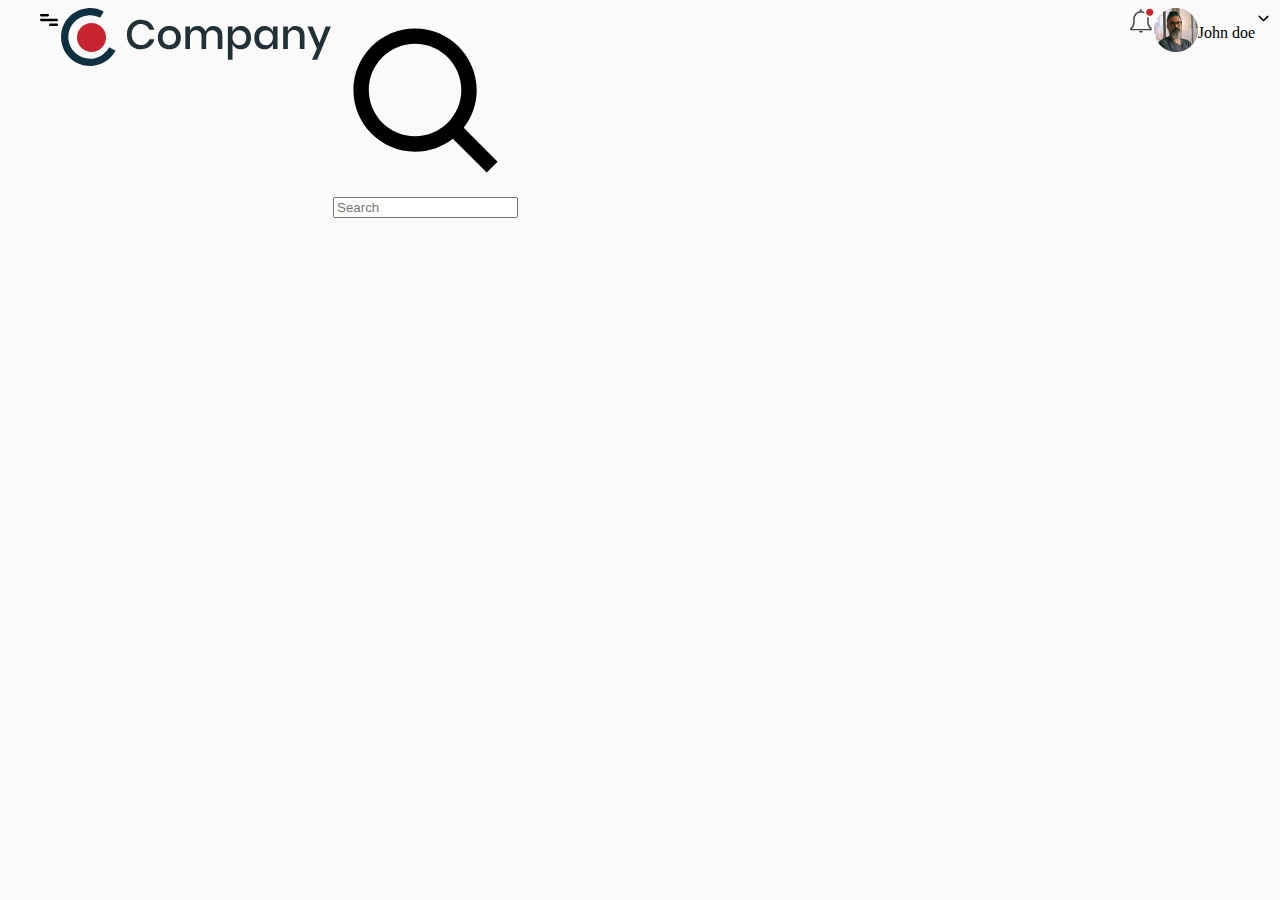
==== HTML Training Assignment/dashboard.html @ d6a9b473 "commit2" ====
<!DOCTYPE html>
<html lang="es">

<head>
    <meta charset="UTF-8">
    <link rel="stylesheet" href="css/style.css">
    <title>Dashboard</title>
</head>

<body>
    <div class="container1">
        <nav class="dashboardpage">
            <div class="dash1">
                <div class="menubtn">
                    <img src="./images/menu-bar.svg">
                </div>
                <div class="companylogo">
                    <img src="./images/logo.svg">
                </div>
                <div class="search">
                    <div class="searhfunction"><img src="./images/search-icon.svg"></div>
                    <input type="search" name="serach" id="search" placeholder="Search" class="search">
                </div>
            </div>
            <div class="dash2">
                <div class="notification">
                    <img src="./images/notification-icon.svg">
                </div>
                <div class="profile">
                    <img src="./images/profile.png">
                </div>
                <div class="profilename">
                    <p>John doe</p>
                </div>
                <div class="dropdown">
                    <img src="./images/downward-arrow.svg">
                </div>
            </div>


    </div>
    </nav>
    </div>
</body>

</html>
---- HTML Training Assignment/css/style.css ----
body{
  background-color: #FAFAFA;
  opacity: 1;
}

.container{
  display: flex;
  align-items: center;
}

.container .image img{
  height: 576px;
  width: 576px;
  margin: 72px 164px 72px 136px;
  border: 20px solid #FFFFFF;
  border-radius: 50%;
}

.container .main .companylogo{
  height: 58px;
  width: 55px;
}

.container .main .moto{
  font-family: Roboto;
  font-size: 40px;
  color: #3E3E3E;
  text-align: left;
  font-weight: lighter;
}

.container .main .moto span{
  color: #C8242F;
}

.container .main .login{
  font-family: Roboto;
  font-size: 25px;
  font-weight: lighter;
  height: 33px;
}

.container .main .box input{
  margin-top: 24px;
  height: 49px;
  width: 429px;
  padding-left: 15px;
  border-radius: 4.5px;
  border: 1px solid #ADADAD;
  color: #ADADAD;
  font-size: 15px;
  font-family: Roboto;
}


.container .main .redirect{
  display: flex;
  margin-top: 30px;
  justify-content: space-between;
  width: 440px;
}
.container .main .redirect .loginbtn button{
  height: 45px;
  width: 140px;
  background-color: #C8242F;
  color: #FFFFFF;
  border-radius: 22.5px;
  border: none;
  font-size: 18px;

}

.container .main .redirect .forgotpassword{
  padding-top: 12px;
}
.container .main .redirect .forgotpassword a{
  text-decoration: none;
  color: #ADADAD;
  font-size: 15px;
}

.container .main  .newuser{
  margin-top: 24px;
  color: #ADADAD;
  font-size: 15px;
}

.container .main .newuser a{
  color:#C8242F;
 text-decoration: none; 
}

.container1{
  padding-left: 29px;
}

.container1 .dashboardpage{
  display: flex;
  justify-content: space-between;
}

.container1 .dashboardpage .dash1{
  display: flex;
}



  .container1 .dashboardpage .dash2{
    display: flex;
  }
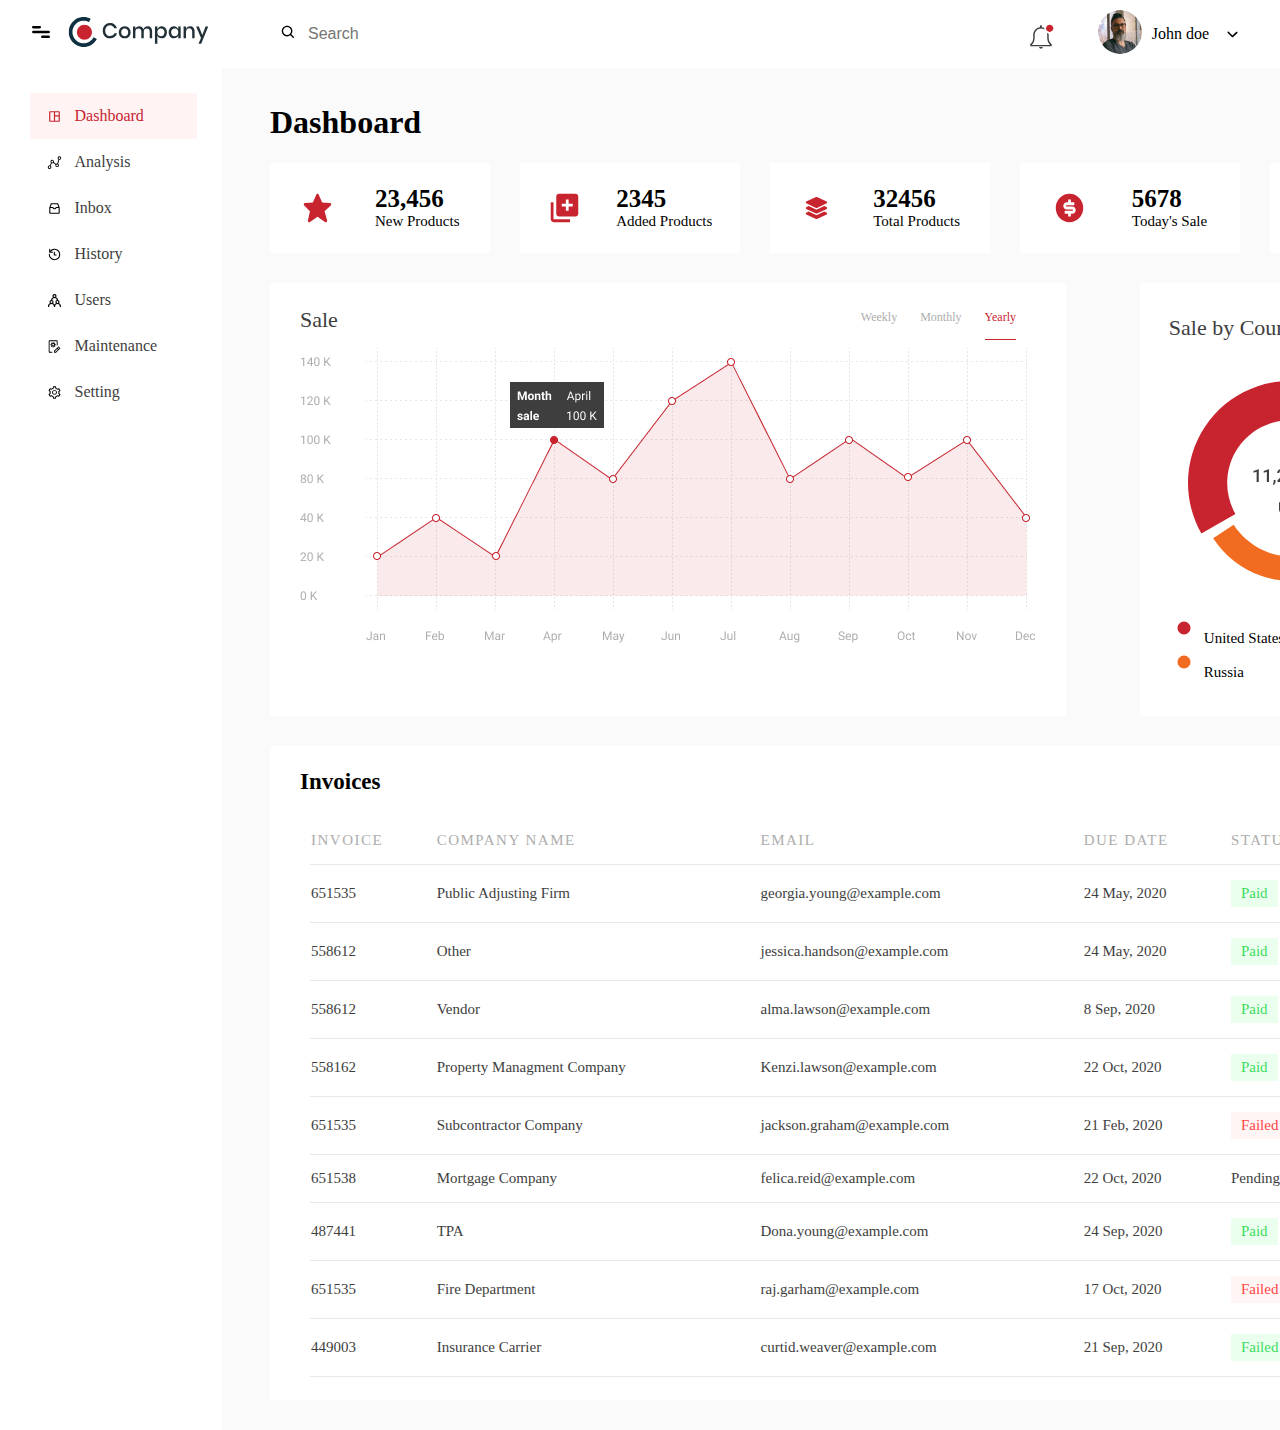
==== commit c54cdac4: "commit3" ====
--- a/HTML Training Assignment/dashboard.html
+++ b/HTML Training Assignment/dashboard.html
@@ -4,42 +4,255 @@
 <head>
     <meta charset="UTF-8">
     <link rel="stylesheet" href="css/style.css">
+    <link href='https://fonts.google.com/css?family=Roboto' rel='stylesheet'>
     <title>Dashboard</title>
 </head>
 
 <body>
+    <div class="home">
     <div class="container1">
-        <nav class="dashboardpage">
-            <div class="dash1">
-                <div class="menubtn">
-                    <img src="./images/menu-bar.svg">
-                </div>
-                <div class="companylogo">
-                    <img src="./images/logo.svg">
-                </div>
-                <div class="search">
-                    <div class="searhfunction"><img src="./images/search-icon.svg"></div>
-                    <input type="search" name="serach" id="search" placeholder="Search" class="search">
+            <nav class="navbar">
+                <div class="dash1">
+                    <div class="menubtn">
+                        <img src="./images/menu-bar.svg">
+                    </div>
+                    <div class="companylogo">
+                        <img src="./images/logo.svg">
+                    </div>
+                    <div class="search">
+                        <div class="searchfunction"><img src="./images/search-icon.svg"></div>
+                        <input type="search" name="serach" id="search" placeholder="Search" class="search">
+                    </div>
+                </div>
+                <div class="dash2">
+                    <div class="notification">
+                        <img src="./images/notification-icon.svg">
+                    </div>
+                    <div class="profile">
+                        <img src="./images/profile.png">
+                    </div>
+                    <div class="profilename">
+                        <div class="uname">
+                            John doe
+                        </div>
+                        <div class="dropdown">
+                            <img src="./images/downward-arrow.svg">
+                        </div>
+                    </div>
+                </div>
+
+
+
+            </nav>
+        </div>
+        <div class="container4">
+            <div class="container2">
+                <div class="sidebar">
+                    <a class="active">
+                        <img src="./images/dashboard-active.svg">
+                        <span>dashboard</span>
+                    </a>
+                    <a class="unactive">
+                        <img src="./images/graph-default.svg">
+                        <span>analysis</span>
+                    </a>
+                    <a class="unactive">
+                        <img src="./images/inbox-default.svg">
+                        <span>inbox</span>
+                    </a>
+                    <a class="unactive">
+                        <img src="./images/clock-default.svg">
+                        <span>history</span>
+                    </a>
+                    <a class="unactive">
+                        <img src="./images/user-default.svg">
+                        <span>users</span>
+                    </a>
+                    <a class="unactive">
+                        <img src="./images/maintenance-default.svg">
+                        <span>maintenance</span>
+                    </a>
+                    <a class="unactive">
+                        <img src="./images/setting-default.svg">
+                        <span>setting</span>
+
+                    </a>
                 </div>
             </div>
-            <div class="dash2">
-                <div class="notification">
-                    <img src="./images/notification-icon.svg">
-                </div>
-                <div class="profile">
-                    <img src="./images/profile.png">
-                </div>
-                <div class="profilename">
-                    <p>John doe</p>
-                </div>
-                <div class="dropdown">
-                    <img src="./images/downward-arrow.svg">
+            <div class="container3">
+                <div class="main">
+                    <h1>Dashboard</h1>
+                </div>
+                <div class="info">
+                    <div class="infoitems">
+                        <img src="./images/star.svg">
+                        <div class="item_des">
+                            <h3>23,456</h3>
+                            <p>New Products</p>
+                        </div>
+                    </div>
+
+                    <div class="infoitems">
+                        <img src="./images/new-product.svg">
+                        <div class="item_des">
+                            <h3>2345</h3>
+                            <p>Added Products</p>
+                        </div>
+                    </div>
+
+                    <div class="infoitems">
+                        <img src="./images/total-product.svg">
+                        <div class="item_des">
+                            <h3>32456</h3>
+                            <p>Total Products</p>
+                        </div>
+                    </div>
+
+                    <div class="infoitems">
+                        <img src="./images/dollar-filled.svg">
+                        <div class="item_des">
+                            <h3>5678</h3>
+                            <p>Today's Sale</p>
+                        </div>
+                    </div>
+
+                    <div class="infoitems">
+                        <img src="./images/money-bag.svg">
+                        <div class="item_des">
+                            <h3>33,5342</h3>
+                            <p>Total Sale</p>
+                        </div>
+                    </div>
+
+                </div>
+                <div class="dash_chart">
+                    <div class="item1">
+                        <div class="heading">
+                            <div class="left">Sale</div>
+                            <div class="right">
+                                <a href="" class="unactive">
+                                    Weekly
+                                </a>
+                                <a href="" class="unactive">
+                                    Monthly
+                                </a>
+                                <a href="" class="active">
+                                    Yearly
+                                </a>
+                            </div>
+                        </div>
+                        <img src="./images/data-graph.png">
+                    </div>
+                    <div class="item2">
+                        <h3>Sale by Country</h3>
+                        <div class="chart"><img src="./images/pie-chart.svg"></div>
+                        <div class="country">
+                            <div class="cou_item"><img src="./images/radio-checked-icon.svg"><span>United States of America</span></div>
+                            <div class="cou_item"><img src="./images/radio-checked-iconcopy.svg"><span>Canada</span></div>
+                            <div class="cou_item"><img src="./images/radio-checked-iconcopy2.svg"><span>Russia</span></div>
+                            <div class="cou_item"><img src="./images/radio-checked-iconcopy3.svg"><span>India</span></div>
+                        </div>
+                    </div>
+                    </div>
+                    <div class="dash_table">
+                        <div class="nav">
+                            <h3>Invoices</h3>
+                            <a href="View All"></a>
+                        </div>
+                        <div class="In_table">
+
+                            <table>
+                                <tr>
+                                    <th>Invoice</th>
+                                    <th>Company Name</th>
+                                    <th>Email</th>
+                                    <th>due date</th>
+                                    <th>status</th>
+                                    <th>amount</th>
+                                </tr>
+                                <tr>
+                                    <td>651535</td>
+                                    <td>Public Adjusting Firm</td>
+                                    <td>georgia.young@example.com</td>
+                                    <td>24 May, 2020</td>
+                                    <td><div class="paid">Paid</div></td>
+                                    <td>$47,800</td>
+                                </tr>
+                                <tr>
+                                    <td>558612</td>
+                                    <td>Other</td>
+                                    <td>jessica.handson@example.com</td>
+                                    <td>24 May, 2020</td>
+                                    <td><div class="paid">Paid</div></td>
+                                    <td>$98,000</td>
+                                </tr>
+                                <tr>
+                                    <td>558612</td>
+                                    <td>Vendor</td>
+                                    <td>alma.lawson@example.com</td>
+                                    <td>8 Sep, 2020</td>
+                                    <td><div class="paid">Paid</div></td>
+                                    <td>$20,000</td>
+                                </tr>
+                                <tr>
+                                    <td>558162</td>
+                                    <td>Property Managment Company</td>
+                                    <td>Kenzi.lawson@example.com</td>
+                                    <td>22 Oct, 2020</td>
+                                    <td><div class="paid">Paid</div></td>
+                                    <td>$10,570</td>
+                                </tr>
+                                <tr>
+                                    <td>651535</td>
+                                    <td>Subcontractor Company</td>
+                                    <td>jackson.graham@example.com</td>
+                                    <td>21 Feb, 2020</td>
+                                    <td><div class="failed">Failed</div></td>
+                                    <td>$10,200</td>
+                                </tr>
+                                <tr>
+                                    <td>651538</td>
+                                    <td>Mortgage Company</td>
+                                    <td>felica.reid@example.com</td>
+                                    <td>22 Oct, 2020</td>
+                                    <td><div class="pending">Pending</div></td>
+                                    <td>$12,760</td>
+                                </tr>
+                                <tr>
+                                    <td>487441</td>
+                                    <td>TPA</td>
+                                    <td>Dona.young@example.com</td>
+                                    <td>24 Sep, 2020</td>
+                                    <td><div class="paid">Paid</div></td>
+                                    <td>$17,800</td>
+                                </tr>
+                                <tr>
+                                    <td>651535</td>
+                                    <td>Fire Department</td>
+                                    <td>raj.garham@example.com</td>
+                                    <td>17 Oct, 2020</td>
+                                    <td><div class="failed">Failed</div></td>
+                                    <td>$28,800</td>
+                                </tr>
+                                <tr>
+                                    <td>449003</td>
+                                    <td>Insurance Carrier</td>
+                                    <td>curtid.weaver@example.com</td>
+                                    <td>21 Sep, 2020</td>
+                                    <td><div class="paid">Failed</div></td>
+                                    <td>$10,000</td>
+                                </tr>
+                            </table>
+                           
+                        
+                    </div>
+
+
+
                 </div>
             </div>
-
-
-    </div>
-    </nav>
+            
+        </div>
     </div>
 </body>
 
--- a/HTML Training Assignment/css/style.css
+++ b/HTML Training Assignment/css/style.css
@@ -1,6 +1,8 @@
 body{
   background-color: #FAFAFA;
   opacity: 1;
+  margin: 0;
+  padding: 0;
 }
 
 .container{
@@ -92,19 +94,347 @@
 
 .container1{
   padding-left: 29px;
-}
-
-.container1 .dashboardpage{
+  background-color: #FFFFFF;
+  padding-bottom: 10px;
+  padding-top: 10px;
+  
+  
+}
+
+.container1 .navbar{
   display: flex;
   justify-content: space-between;
-}
-
-.container1 .dashboardpage .dash1{
-  display: flex;
-}
-
-
-
-  .container1 .dashboardpage .dash2{
+ 
+}
+
+.container1 .navbar .dash1{
+  display: flex;
+  align-items: center;
+  justify-items: center;
+}
+
+.container1 .navbar .dash1 .companylogo{
+  margin-left: 15px;
+}
+
+.container1 .navbar .dash1 .companylogo img{
+  height: 30px;
+  width: 142px;
+}
+
+.container1 .navbar .dash1 .search{
+  display: flex;
+  margin-left: 70px;
+  align-items: center;
+  justify-items: center;
+}
+
+.container1 .navbar .dash1 .search .searchfunction img{
+  height: 16px;
+  width: 16px;
+}
+
+.container1 .navbar .dash1 .search input{
+  border: none;
+  outline: none;
+  width: 100%;
+  background: transparent;
+  font-size: 16px;
+  margin-left: 10px;
+
+}
+
+
+  .container1 .navbar .dash2{
     display: flex;
+    justify-items: center;
+    align-items: center;
   }
+
+  .container1 .navbar .dash2 .notification{
+    margin-right: 50px;
+    height: 20px;
+    width: 20px;
+  }
+
+  .container1 .navbar .dash2 .profile img{
+    border: none;
+    border-radius: 50%;
+    height: 44px;
+    width: 44px;
+    margin-right: 10px;
+    
+  }
+
+.container1 .navbar .dash2 .profilename{
+  display: flex;
+  justify-items: center;
+  align-items: center;
+}
+.container1 .navbar .dash2 .profilename .uname{
+
+  font-size: 16px;
+  color: #000000;
+  margin-right: 15px;
+  font-weight: lighter;
+  
+}
+
+.container1 .navbar .dash2 .profilename .dropdown{
+  width: 6px;
+  height: 10px;
+  margin-right: 50px;
+  margin-bottom: 10px;
+}
+.container4{
+  display: flex;
+  overflow: hidden;
+  background-color: #FAFAFA;
+}
+.container2{
+  font-family: Roboto;
+  font-size: 16px;
+  background-color: #FFFFFF;
+  height: 100%;
+  width: 240px;
+  margin-bottom: -5000px;
+  padding-bottom: 5000px;
+  
+ 
+}
+
+.container2 .sidebar{
+ 
+  margin: 0;
+  padding: 0;
+  padding-top: 25px;
+  padding-left: 30px;
+  padding-right: 25px;
+ 
+}
+
+.container2 .sidebar .active{
+  background-color: #FFF3F4;
+  color: #C8242F;
+  padding: 14px 0 14px 17px;
+  
+}
+.container2 .sidebar .unactive{
+  color: #3E3E3E;
+  padding: 14px 0 14px 17px;
+}
+.container2 .sidebar a{
+  display: flex;
+  text-transform: capitalize;
+  width: 150px;
+}
+
+.container2 .sidebar a img{
+  height: 15px;
+  width: 15px;
+  padding-top: 2px;
+  padding-right: 12.5px;
+  color: #3E3E3E;
+}
+
+.container3{
+  padding-left: 48px;
+  padding-top: 15px;
+ 
+
+
+}
+
+.container3 .main .h1{
+  font-size: 30px;
+}
+.container3 .info{
+display: grid;
+grid-template-columns: auto auto auto auto auto;
+}
+.container3 .info .infoitems{
+  display: flex;
+  justify-items: center;
+  align-items: center;
+  width: 200px;
+  height: 90px;
+  justify-content: space-around;
+  background-color: #FFFFFF;
+  margin-right: 30px;
+  padding: 0 10px 0 10px;
+
+}
+
+.container3 .info .infoitems img{
+  height: 33.33px;
+  width: 33.33px;
+
+}
+.container3 .info .infoitems .item_des h3{
+  font-size: 25px;
+  font-weight: bold;
+  margin: 0;
+  padding: 0;
+
+}
+
+
+.container3 .info .infoitems .item_des p{
+  margin: 0;
+  padding: 0;
+  font-weight: lighter;
+  font-size: 15px;
+}
+
+.container3 .dash_chart{
+  display: flex;
+  margin-top: 30px;
+  justify-content: space-between;
+  margin-right: 30px;
+}
+
+.container3 .dash_chart .item1{
+  background-color: #FFFFFF;
+  padding: 24px 30px 29px 30px;
+}
+
+.container3 .dash_chart .item1 .heading{
+  display: flex;
+  justify-content: space-between;
+  margin-bottom: 15px
+}
+
+.container3 .dash_chart .item1 .heading .left{
+  font-weight: lighter;
+  font-size: 22px;
+  color: #3E3E3E;
+
+}
+
+.container3 .dash_chart .item1 .heading .right a{
+  margin-right: 20px;
+  text-decoration: none;
+  font-size: 12px;
+  color: #ADADAD;
+   
+}
+
+.container3 .dash_chart .item1 .heading .right .active{
+  color:#C8242F;
+  padding-bottom: 15px;
+  border-bottom-style: solid;
+  border-bottom-width: 1px;
+  width: fit-content;
+}
+
+.container3 .dash_chart .item2{
+  align-items: center;
+  justify-content: center;
+  background-color: #FFFFFF;
+  padding: 10px 10px 35px 29px;
+  margin-left: 40px;*/
+}
+.container3 .dash_chart .item2 h3{
+  color: #3E3E3E;
+  text-align: left;
+  font-size: 22px;
+  font-weight: lighter;
+}
+
+.container3 .dash_chart .item2 .country{
+  display: grid;
+  grid-template-columns: auto auto;
+  align-items: center;
+  grid-column-gap: 45px;
+
+}
+
+.container3 .dash_chart .item2 .country .cou_item img{
+  height: 30px;
+}
+
+.container3 .dash_chart .item2 .country .cou_item span{
+  margin-top: 10px;
+  padding-left: 5px;
+  font-size: 15px;
+  font-weight: lighter;
+}
+
+.container3 .dash_table{
+  background-color: #FFFFFF;
+  margin-top: 30px;
+  margin-right: 30px;
+  padding: 23px 30px 23px 30px;
+  margin-bottom: 30px;
+}
+
+.container3 .dash_table .nav{
+  display: flex;
+  justify-content: space-between;
+}
+
+.container3 .dash_table .nav h3{
+  margin: 0;
+  padding: 0;
+  font-size: 23px;
+}
+
+
+.container3 .dash_table .nav a{
+  color: #C8242F;
+  text-decoration: none;
+  font-size: 12px;
+}
+
+
+.container3 .dash_table .In_table table{
+  width: 100%;
+  border-collapse: collapse;
+  margin-top: 36px;
+  margin-left: 10px;
+}
+
+
+.container3 .dash_table .In_table table th{
+  text-align: left;
+  text-transform: uppercase;
+  color: #ADADAD;
+  font-size: 15px;
+  letter-spacing: 1.5px;
+  font-weight: lighter;
+  padding-bottom: 15px;
+}
+
+.container3 .dash_table .In_table table td{
+  padding-top:15px;
+  text-align: left;
+  padding-bottom: 15px;
+  color: #3E3E3E;
+  font-size: 15px;
+}
+
+
+.container3 .dash_table .In_table table tr{
+  border-bottom: 1px solid #E9E9E9;
+}
+
+.container3 .dash_table .In_table table tr .paid{
+  background-color: #EBFFEF;
+  color: #3CDD5F;
+  width: fit-content;
+  padding: 5px 10px 5px 10px;
+}
+
+.container3 .dash_table .In_table table tr .failed{
+  background-color: #FFF5F5;
+  color: #FF4545;
+  width: fit-content;
+  padding: 5px 10px 5px 10px;
+}
+
+.container3 .dash_table .In_table table tr.pending{
+  background-color:#F8F8F8 ; 
+  color: #BABABA;
+  width: fit-content;
+  padding: 5px 10px 5px 10px;
+}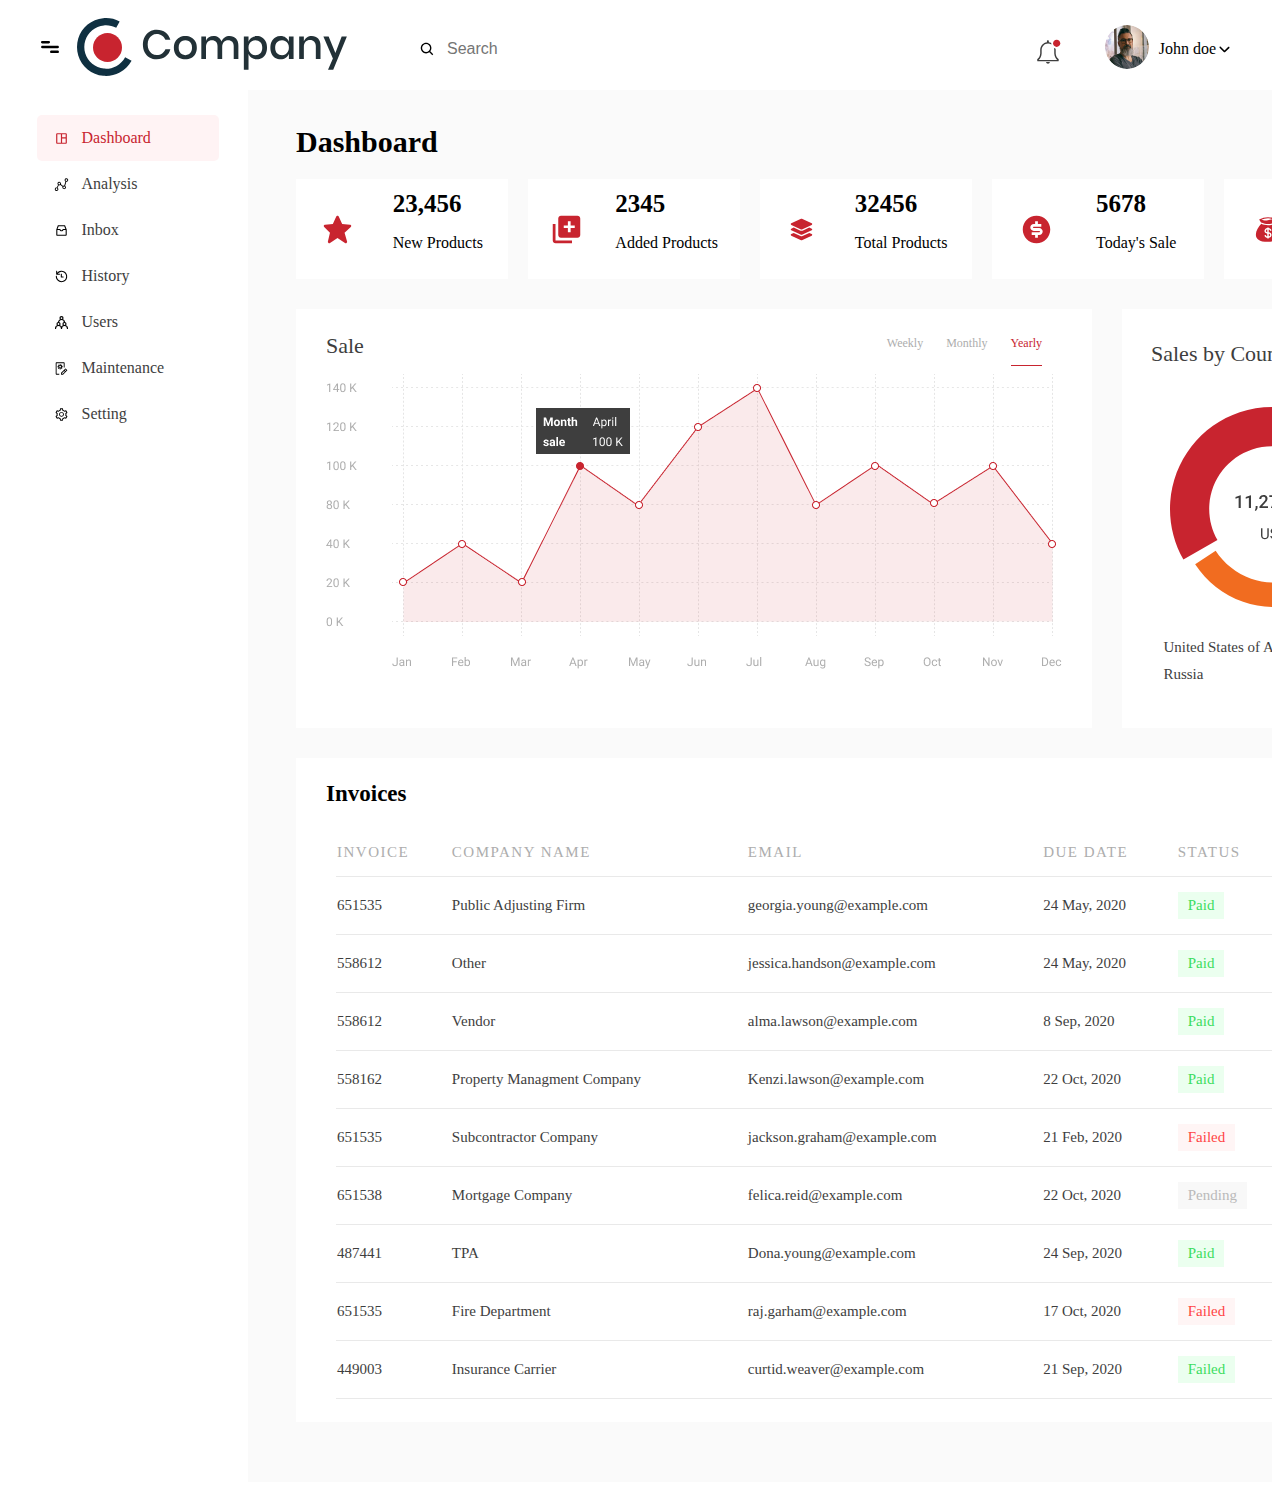
==== commit 543d88f7: "commit2" ====
--- a/HTML Training Assignment/dashboard.html
+++ b/HTML Training Assignment/dashboard.html
@@ -3,14 +3,14 @@
 
 <head>
     <meta charset="UTF-8">
-    <link rel="stylesheet" href="css/style.css">
+    <link rel="stylesheet" href="css/dashboard.css">
     <link href='https://fonts.google.com/css?family=Roboto' rel='stylesheet'>
     <title>Dashboard</title>
 </head>
 
 <body>
     <div class="home">
-    <div class="container1">
+        <div class="container1">
             <nav class="navbar">
                 <div class="dash1">
                     <div class="menubtn">
@@ -45,8 +45,8 @@
 
             </nav>
         </div>
-        <div class="container4">
-            <div class="container2">
+        <div class="container2">
+            <div class="container3">
                 <div class="sidebar">
                     <a class="active">
                         <img src="./images/dashboard-active.svg">
@@ -79,7 +79,7 @@
                     </a>
                 </div>
             </div>
-            <div class="container3">
+            <div class="container4">
                 <div class="main">
                     <h1>Dashboard</h1>
                 </div>
@@ -144,114 +144,134 @@
                         <img src="./images/data-graph.png">
                     </div>
                     <div class="item2">
-                        <h3>Sale by Country</h3>
+                        <h3>Sales by Country</h3>
                         <div class="chart"><img src="./images/pie-chart.svg"></div>
                         <div class="country">
-                            <div class="cou_item"><img src="./images/radio-checked-icon.svg"><span>United States of America</span></div>
-                            <div class="cou_item"><img src="./images/radio-checked-iconcopy.svg"><span>Canada</span></div>
-                            <div class="cou_item"><img src="./images/radio-checked-iconcopy2.svg"><span>Russia</span></div>
-                            <div class="cou_item"><img src="./images/radio-checked-iconcopy3.svg"><span>India</span></div>
-                        </div>
-                    </div>
-                    </div>
-                    <div class="dash_table">
-                        <div class="nav">
-                            <h3>Invoices</h3>
-                            <a href="View All"></a>
-                        </div>
-                        <div class="In_table">
-
-                            <table>
-                                <tr>
-                                    <th>Invoice</th>
-                                    <th>Company Name</th>
-                                    <th>Email</th>
-                                    <th>due date</th>
-                                    <th>status</th>
-                                    <th>amount</th>
-                                </tr>
-                                <tr>
-                                    <td>651535</td>
-                                    <td>Public Adjusting Firm</td>
-                                    <td>georgia.young@example.com</td>
-                                    <td>24 May, 2020</td>
-                                    <td><div class="paid">Paid</div></td>
-                                    <td>$47,800</td>
-                                </tr>
-                                <tr>
-                                    <td>558612</td>
-                                    <td>Other</td>
-                                    <td>jessica.handson@example.com</td>
-                                    <td>24 May, 2020</td>
-                                    <td><div class="paid">Paid</div></td>
-                                    <td>$98,000</td>
-                                </tr>
-                                <tr>
-                                    <td>558612</td>
-                                    <td>Vendor</td>
-                                    <td>alma.lawson@example.com</td>
-                                    <td>8 Sep, 2020</td>
-                                    <td><div class="paid">Paid</div></td>
-                                    <td>$20,000</td>
-                                </tr>
-                                <tr>
-                                    <td>558162</td>
-                                    <td>Property Managment Company</td>
-                                    <td>Kenzi.lawson@example.com</td>
-                                    <td>22 Oct, 2020</td>
-                                    <td><div class="paid">Paid</div></td>
-                                    <td>$10,570</td>
-                                </tr>
-                                <tr>
-                                    <td>651535</td>
-                                    <td>Subcontractor Company</td>
-                                    <td>jackson.graham@example.com</td>
-                                    <td>21 Feb, 2020</td>
-                                    <td><div class="failed">Failed</div></td>
-                                    <td>$10,200</td>
-                                </tr>
-                                <tr>
-                                    <td>651538</td>
-                                    <td>Mortgage Company</td>
-                                    <td>felica.reid@example.com</td>
-                                    <td>22 Oct, 2020</td>
-                                    <td><div class="pending">Pending</div></td>
-                                    <td>$12,760</td>
-                                </tr>
-                                <tr>
-                                    <td>487441</td>
-                                    <td>TPA</td>
-                                    <td>Dona.young@example.com</td>
-                                    <td>24 Sep, 2020</td>
-                                    <td><div class="paid">Paid</div></td>
-                                    <td>$17,800</td>
-                                </tr>
-                                <tr>
-                                    <td>651535</td>
-                                    <td>Fire Department</td>
-                                    <td>raj.garham@example.com</td>
-                                    <td>17 Oct, 2020</td>
-                                    <td><div class="failed">Failed</div></td>
-                                    <td>$28,800</td>
-                                </tr>
-                                <tr>
-                                    <td>449003</td>
-                                    <td>Insurance Carrier</td>
-                                    <td>curtid.weaver@example.com</td>
-                                    <td>21 Sep, 2020</td>
-                                    <td><div class="paid">Failed</div></td>
-                                    <td>$10,000</td>
-                                </tr>
-                            </table>
-                           
-                        
+                            <div class="list">
+                                <div><i class="fa-solid fa-circle"></i></div><div>United States of America</div>
+                                <div><i class="fa-solid fa-circle"></i></div><div>Canada</div>
+                                <div><i class="fa-solid fa-circle"></i></div><div>Russia</div>
+                                <div><i class="fa-solid fa-circle"></i></div><div>India</div>
+                            </div>
+                        </div>
+                    </div>
+                </div>
+                <div class="dash_table">
+                    <div class="nav">
+                        <h3>Invoices</h3>
+                        <a href="View All"></a>
+                    </div>
+                    <div class="In_table">
+
+                        <table>
+                            <tr>
+                                <th>Invoice</th>
+                                <th>Company Name</th>
+                                <th>Email</th>
+                                <th>due date</th>
+                                <th>status</th>
+                                <th>amount</th>
+                            </tr>
+                            <tr>
+                                <td>651535</td>
+                                <td>Public Adjusting Firm</td>
+                                <td>georgia.young@example.com</td>
+                                <td>24 May, 2020</td>
+                                <td>
+                                    <div class="paid">Paid</div>
+                                </td>
+                                <td>$47,800</td>
+                            </tr>
+                            <tr>
+                                <td>558612</td>
+                                <td>Other</td>
+                                <td>jessica.handson@example.com</td>
+                                <td>24 May, 2020</td>
+                                <td>
+                                    <div class="paid">Paid</div>
+                                </td>
+                                <td>$98,000</td>
+                            </tr>
+                            <tr>
+                                <td>558612</td>
+                                <td>Vendor</td>
+                                <td>alma.lawson@example.com</td>
+                                <td>8 Sep, 2020</td>
+                                <td>
+                                    <div class="paid">Paid</div>
+                                </td>
+                                <td>$20,000</td>
+                            </tr>
+                            <tr>
+                                <td>558162</td>
+                                <td>Property Managment Company</td>
+                                <td>Kenzi.lawson@example.com</td>
+                                <td>22 Oct, 2020</td>
+                                <td>
+                                    <div class="paid">Paid</div>
+                                </td>
+                                <td>$10,570</td>
+                            </tr>
+                            <tr>
+                                <td>651535</td>
+                                <td>Subcontractor Company</td>
+                                <td>jackson.graham@example.com</td>
+                                <td>21 Feb, 2020</td>
+                                <td>
+                                    <div class="failed">Failed</div>
+                                </td>
+                                <td>$10,200</td>
+                            </tr>
+                            <tr>
+                                <td>651538</td>
+                                <td>Mortgage Company</td>
+                                <td>felica.reid@example.com</td>
+                                <td>22 Oct, 2020</td>
+                                <td>
+                                    <div class="pending">Pending</div>
+                                </td>
+                                <td>$12,760</td>
+                            </tr>
+                            <tr>
+                                <td>487441</td>
+                                <td>TPA</td>
+                                <td>Dona.young@example.com</td>
+                                <td>24 Sep, 2020</td>
+                                <td>
+                                    <div class="paid">Paid</div>
+                                </td>
+                                <td>$17,800</td>
+                            </tr>
+                            <tr>
+                                <td>651535</td>
+                                <td>Fire Department</td>
+                                <td>raj.garham@example.com</td>
+                                <td>17 Oct, 2020</td>
+                                <td>
+                                    <div class="failed">Failed</div>
+                                </td>
+                                <td>$28,800</td>
+                            </tr>
+                            <tr>
+                                <td>449003</td>
+                                <td>Insurance Carrier</td>
+                                <td>curtid.weaver@example.com</td>
+                                <td>21 Sep, 2020</td>
+                                <td>
+                                    <div class="paid">Failed</div>
+                                </td>
+                                <td>$10,000</td>
+                            </tr>
+                        </table>
+
+
                     </div>
 
 
 
                 </div>
             </div>
-            
+
         </div>
     </div>
 </body>
--- a/HTML Training Assignment/css/dashboard.css
+++ b/HTML Training Assignment/css/dashboard.css
@@ -0,0 +1,352 @@
+body{
+    font-family: Roboto;
+}
+.home{
+    background-color: #FAFAFA;
+    margin: 0;
+    padding: 0;
+font-family: Roboto;
+}
+.container1{
+    margin: 0;
+    padding: 0;
+    background-color: #FFFFFF;
+}
+
+.container1 .navbar{
+    display: flex;
+    justify-content: space-between;
+    padding-left: 30px;
+    padding-top: 10px;
+    padding-bottom: 10px;
+    }
+
+.container1 .navbar .dash1{
+    display: flex;
+    justify-items: center;
+    align-items: center;
+
+}
+
+.container1 .navbar .dash1 .companylogo{
+    margin-left: 15px;
+}
+.container1 .navbar .dash1 .copanylogo img{
+    height: 30px;
+    width: 142px;
+}
+.container1 .navbar .dash1 .search{
+    display: flex;
+    justify-items: center;
+    align-items: center;
+    margin-left: 70px;
+}
+.container1 .navbar .dash1 .search .searchfunction img{
+    height: 16px;
+    width: 16px;
+    margin-top: 4px;
+}
+.container1 .navbar .dash1 .search input{
+    border: none;
+    outline: none;
+    width: 100%;
+    background: transparent;
+    font-size: 16px;
+    margin-left: 10px;
+}
+
+
+.container1 .navbar .dash2{
+    justify-items: center;
+    align-items: center;
+    display: flex;
+}
+
+.container1 .navbar .dash2 .notification{
+    margin-right: 50px;
+    height: 20px;
+    width: 20px;
+}
+
+.container1 .navbar .dash2 .profile img{
+    border: none;
+    border-radius: 50%;
+    height: 44px;
+    width: 44px;
+    margin-right: 10px;
+}
+
+.container1 .navbar .dash2 .profilename{
+    display: flex;
+    justify-items: center;
+    align-items: center;
+}
+
+.container1 .navbar .dash2 .profilfename .uname{
+    font-size: 16px;
+    color: #000000;
+    margin-right: 15px;
+    font-weight: lighter;
+}
+
+.container1 .navbar .dash2 .profilename .dropdown{
+    width: 6px;
+    height: 10px;
+    margin-right: 50px;
+    margin-bottom: 10px;
+}
+
+/* side bar */
+.container2{
+    display: flex;
+    background-color: #FAFAFA;
+    overflow: hidden;
+}
+
+.container3{
+    font-size: 16px;
+    width: 240px;
+    background: #FFFFFF;
+
+}
+
+.container3 .sidebar{
+    margin:0;
+    padding-right:29px;
+    padding-top: 25px;
+    padding-left: 29px;
+}
+.container3 .sidebar .active{
+    background-color: #FFF3F4;
+    color: #C8242F;
+    padding: 14px 0 14px 17px;
+    border-radius: 5px;
+}
+.container3 .sidebar .unactive{
+    color: #3E3E3E;
+    padding: 14px 0 14px 17px;
+}
+.container3 .sidebar a{
+    display: flex;
+    text-transform: capitalize;
+    width: 165px;
+    text-decoration: none;
+    /* margin-bottom: 32px; */
+} 
+.container3 .sidebar a img{
+    height: 15px;
+    width: 15px;
+    padding-top: 2px;
+    padding-right: 12.5px;
+    color: #3E3E3E;
+}
+
+/* dashboard inner */
+
+.container4{
+    padding: 15px 0px 30px 48px;
+    width: 100%;
+}
+
+.container4 h1{
+    font-size: 30px;
+}
+
+.container4 .info{
+    display: grid;
+    grid-template-columns: auto auto auto auto auto;
+    
+}
+
+.container4 .info .infoitems{
+    justify-items: center;
+    width: 200px;
+    height: 90px;
+    display: flex;
+    justify-content: space-around;
+    align-items: center;
+    background-color: #FFFFFF;
+    margin-right: 20px;
+    padding: 5px 6px 5px 6px;
+}
+.container4 .info .infoitems img{
+    height: 33.33px;
+    width: 33.33px;
+
+}
+.container4 .info .infoitems .item_des h3{
+    font-size: 25px;
+    font-weight: bold;
+    margin: 0;
+    padding: 0;
+}
+.container4 .info .infoitems .items_des p{
+    margin: 0;
+    padding: 0;
+    font-weight:lighter;
+    font-size: 15px;
+}
+
+/* charts */
+
+.container4 .dash_chart{
+    display: flex;
+    margin-top: 30px;
+    justify-content: space-between;
+    margin-right: 30px;
+}
+
+.container4 .dash_chart .item1{
+    background-color: #FFFFFF;
+    padding: 24px 30px 29px 30px;
+}
+
+.container4 .dash_chart .item1 .heading{
+    display: flex;
+    justify-content: space-between;
+    margin-bottom: 15px;
+    
+}
+
+.container4 .dash_chart .item1 .heading .left{
+    font-weight: lighter;
+    font-size: 22px;
+    color:#3E3E3E;
+}
+.container4 .dash_chart .item1 .heading .right a{
+    margin-right: 20px;
+    text-decoration: none;
+    font-size: 12px;
+    color: #ADADAD;
+}
+.container4 .dash_chart .item1 .heading .right .active{
+    color: #C8242F;
+    padding-bottom: 15px;
+    border-bottom-style: solid;
+    border-bottom-width: 1px;
+    width: fit-content;
+}
+.container4 .dash_chart .item2{
+    background-color: #FFFFFF;
+    padding: 10px 29px 35px 29px;
+    margin-left: 30px;
+}
+.container4 .dash_chart .item2 h3{
+    color: #3E3E3E ;
+    font-size: 22px;
+    font-weight: lighter;
+    text-align: left;
+}
+.container4 .dash_chart .item2 .chart{
+    text-align: center;
+}
+
+.container4 .dash_chart .item2 .country .list{
+    /* font-size: 15px; */
+    font-weight: lighter;
+    display: grid;
+    grid-template-columns: auto auto auto auto;
+}
+
+.container4 .dash_chart .item2 .country .list div:nth-child(n){
+    font-size: 15px;
+    color: #3E3E3E;
+    margin-right: 10px;
+    margin-bottom: 10px;
+}
+
+.container4 .dash_chart .item2 .country .list div:nth-child(1){
+  color: #C8242F;
+  font-size: 15px;
+  margin-right: 10px;
+}
+.container4 .dash_chart .item2 .country .list div:nth-child(3){
+    color: #F16C20;
+    font-size: 15px;
+    margin-right: 10px;
+  }
+  .container4 .dash_chart .item2 .country .list div:nth-child(5){
+    color: #A2B86C;
+    font-size: 15px;
+    margin-right: 10px;
+  }
+  .container4 .dash_chart .item2 .country .list div:nth-child(7){
+    color: #EBC844;
+    font-size: 15px;
+    margin-right: 10px;
+  }
+
+/* table */
+
+.container4 .dash_table{
+    background-color: #FFFFFF;
+    margin-top: 30px;
+    margin-right: 30px;
+    padding: 23px 30px 23px 30px;
+    margin-bottom: 30px;
+}
+
+.container4 .dash_table .nav{
+    display: flex;
+    justify-content: space-between;
+    align-items: center;
+}
+.container4 .dash_table .nav h3{
+    margin: 0;
+    padding: 0;
+    font-size: 23px;
+    
+}
+.container4 .dash_table .nav a{
+    color: #C8242F;
+    text-decoration: none;
+    font-size: 12px;
+    
+}
+.container4 .dash_table .In_table table{
+    width: 100%;
+    border-collapse: collapse;
+    margin-top: 36px;
+   margin-left: 10px;
+}
+.container4 .dash_table .In_table table th{
+    text-transform:uppercase;
+    color: #ADADAD;
+    font-size: 15px;
+    letter-spacing: 1.5px;
+    font-weight: lighter;
+    text-align: left;
+    padding-bottom: 15px;
+}
+.container4 .dash_table .In_table table td{
+    padding-top: 15px;
+    text-align: left;
+    padding-bottom: 15px;
+    color: #3E3E3E;
+    font-size: 15px;
+  }
+  .container4 .dash_table .In_table table tr{
+    border-bottom: 1px solid #E9E9E9;
+  }
+  .container4 .dash_table .In_table table .no-border{
+    border-bottom: none;
+  }
+
+  .container4 .dash_table .In_table table tr .paid{
+    background-color: #EBFFEF;
+    color: #3CDD5F;
+    width: fit-content;
+    padding: 5px 10px 5px 10px;
+  }
+  .container4 .dash_table .In_table table tr .failed{
+    background-color: #FFF5F5;
+    color: #FF4545;
+    width: fit-content;
+    padding: 5px 10px 5px 10px;
+  }
+  .container4 .dash_table .In_table table tr .pending{
+    background-color: #F8F8F8;
+    color: #BABABA;
+    width: fit-content;
+    padding: 5px 10px 5px 10px;
+  }
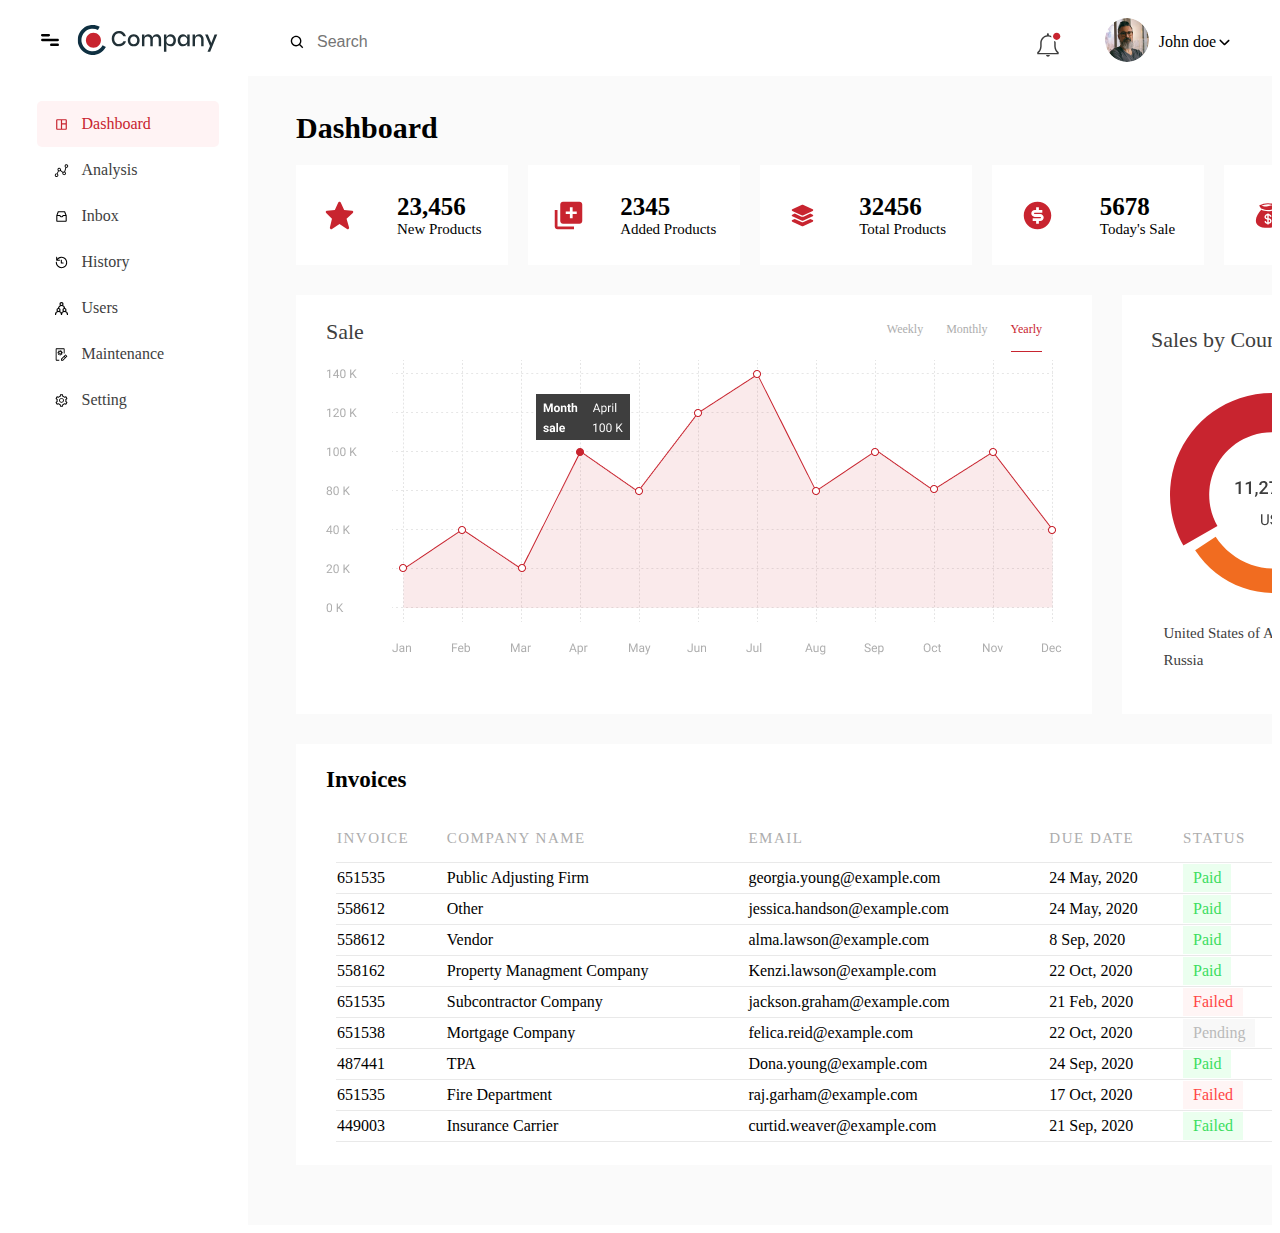
==== commit cf1056a5: "commit7" ====
--- a/HTML Training Assignment/dashboard.html
+++ b/HTML Training Assignment/dashboard.html
@@ -5,6 +5,7 @@
     <meta charset="UTF-8">
     <link rel="stylesheet" href="css/dashboard.css">
     <link href='https://fonts.google.com/css?family=Roboto' rel='stylesheet'>
+    <link rel="stylesheet" href="https://cdnjs.cloudflare.com/ajax/libs/font-awesome/6.2.1/css/all.min.css" integrity="sha512-MV7K8+y+gLIBoVD59lQIYicR65iaqukzvf/nwasF0nqhPay5w/9lJmVM2hMDcnK1OnMGCdVK+iQrJ7lzPJQd1w==" crossorigin="anonymous" referrerpolicy="no-referrer" />
     <title>Dashboard</title>
 </head>
 
--- a/HTML Training Assignment/css/dashboard.css
+++ b/HTML Training Assignment/css/dashboard.css
@@ -1,7 +1,8 @@
+
 body{
     font-family: Roboto;
 }
-.home{
+home{
     background-color: #FAFAFA;
     margin: 0;
     padding: 0;
@@ -31,7 +32,7 @@
 .container1 .navbar .dash1 .companylogo{
     margin-left: 15px;
 }
-.container1 .navbar .dash1 .copanylogo img{
+.container1 .navbar .dash1 .companylogo img{
     height: 30px;
     width: 142px;
 }
@@ -82,7 +83,7 @@
     align-items: center;
 }
 
-.container1 .navbar .dash2 .profilfename .uname{
+.container1 .navbar .dash2 .profilfename .uame{
     font-size: 16px;
     color: #000000;
     margin-right: 15px;
@@ -131,7 +132,7 @@
     text-transform: capitalize;
     width: 165px;
     text-decoration: none;
-    /* margin-bottom: 32px; */
+    
 } 
 .container3 .sidebar a img{
     height: 15px;
@@ -180,7 +181,7 @@
     margin: 0;
     padding: 0;
 }
-.container4 .info .infoitems .items_des p{
+.container4 .info .infoitems .item_des p{
     margin: 0;
     padding: 0;
     font-weight:lighter;
@@ -242,7 +243,6 @@
 }
 
 .container4 .dash_chart .item2 .country .list{
-    /* font-size: 15px; */
     font-weight: lighter;
     display: grid;
     grid-template-columns: auto auto auto auto;
@@ -318,7 +318,7 @@
     text-align: left;
     padding-bottom: 15px;
 }
-.container4 .dash_table .In_table table td{
+.container4.dash_table .In_table table td{
     padding-top: 15px;
     text-align: left;
     padding-bottom: 15px;
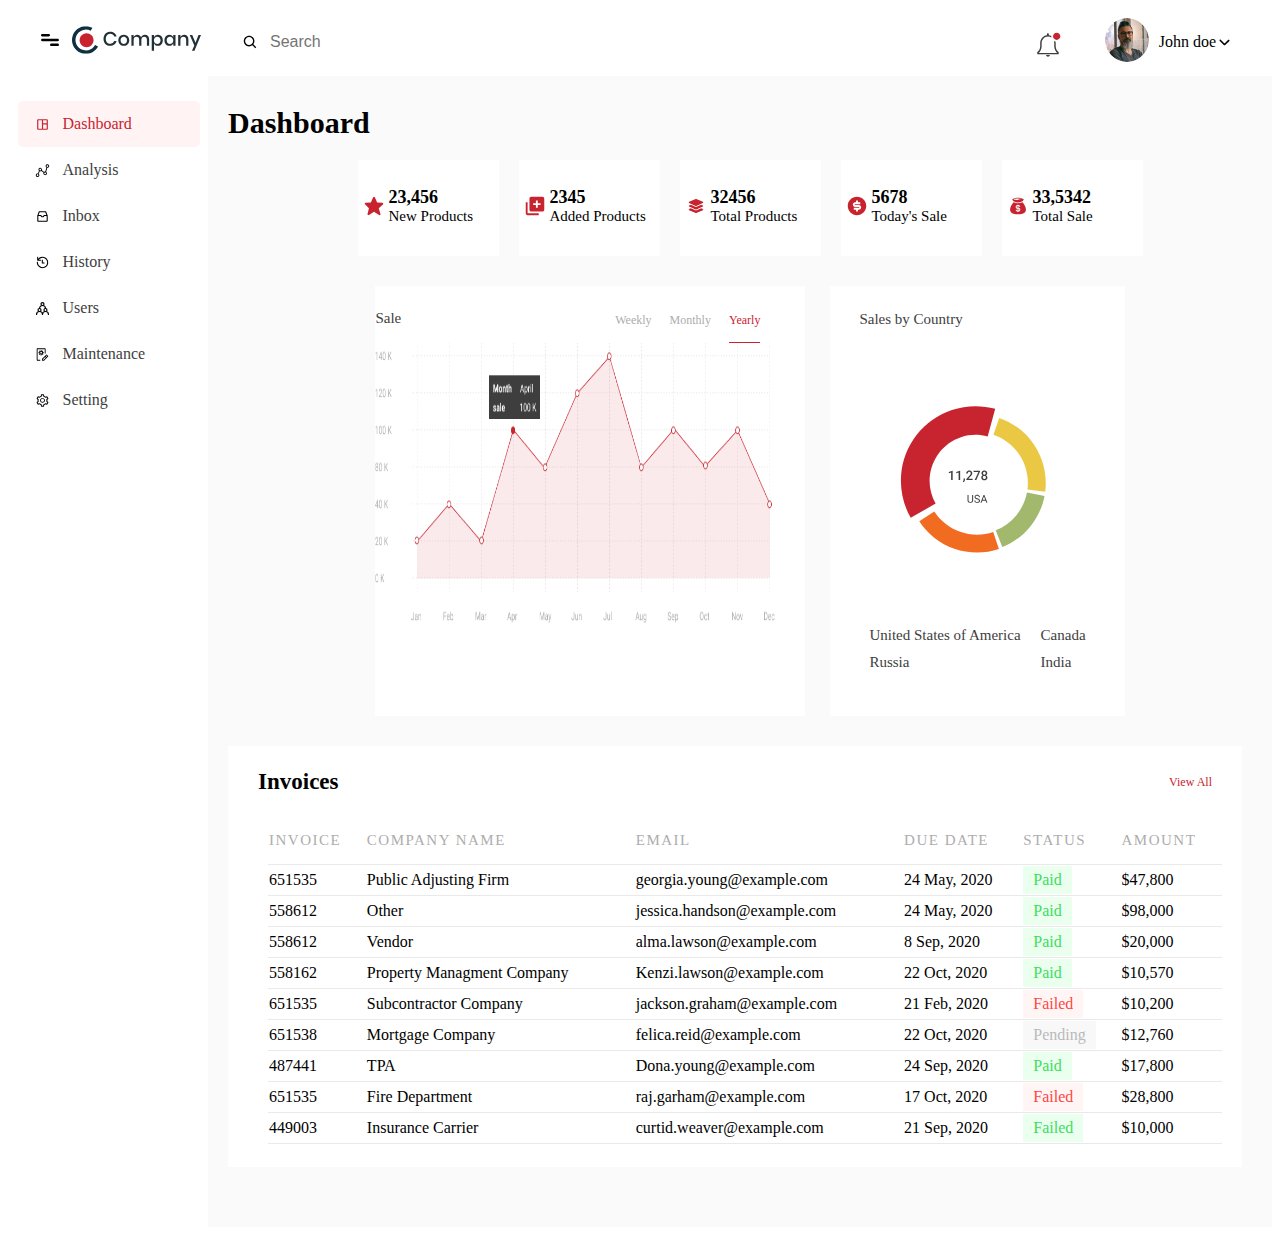
==== commit c5b259c6: "commit8" ====
--- a/HTML Training Assignment/dashboard.html
+++ b/HTML Training Assignment/dashboard.html
@@ -3,6 +3,7 @@
 
 <head>
     <meta charset="UTF-8">
+    <meta name="viewport" content="width=device-width", initial-scale="1.0">
     <link rel="stylesheet" href="css/dashboard.css">
     <link href='https://fonts.google.com/css?family=Roboto' rel='stylesheet'>
     <link rel="stylesheet" href="https://cdnjs.cloudflare.com/ajax/libs/font-awesome/6.2.1/css/all.min.css" integrity="sha512-MV7K8+y+gLIBoVD59lQIYicR65iaqukzvf/nwasF0nqhPay5w/9lJmVM2hMDcnK1OnMGCdVK+iQrJ7lzPJQd1w==" crossorigin="anonymous" referrerpolicy="no-referrer" />
@@ -160,7 +161,7 @@
                 <div class="dash_table">
                     <div class="nav">
                         <h3>Invoices</h3>
-                        <a href="View All"></a>
+                        <a href="">View All</a>
                     </div>
                     <div class="In_table">
 
--- a/HTML Training Assignment/css/dashboard.css
+++ b/HTML Training Assignment/css/dashboard.css
@@ -1,3 +1,4 @@
+
 
 body{
     font-family: Roboto;
@@ -8,6 +9,14 @@
     padding: 0;
 font-family: Roboto;
 }
+
+
+@media  screen and  (min-width: 1024px) and (max-width:1440px){
+
+    
+
+ 
+
 .container1{
     margin: 0;
     padding: 0;
@@ -30,17 +39,17 @@
 }
 
 .container1 .navbar .dash1 .companylogo{
-    margin-left: 15px;
+    margin-left: 10px;
 }
 .container1 .navbar .dash1 .companylogo img{
     height: 30px;
-    width: 142px;
+    width: 130px;
 }
 .container1 .navbar .dash1 .search{
     display: flex;
     justify-items: center;
     align-items: center;
-    margin-left: 70px;
+    margin-left: 40px;
 }
 .container1 .navbar .dash1 .search .searchfunction img{
     height: 16px;
@@ -61,6 +70,7 @@
     justify-items: center;
     align-items: center;
     display: flex;
+    padding-left: 200px;
 }
 
 .container1 .navbar .dash2 .notification{
@@ -97,6 +107,8 @@
     margin-bottom: 10px;
 }
 
+ 
+
 /* side bar */
 .container2{
     display: flex;
@@ -106,7 +118,7 @@
 
 .container3{
     font-size: 16px;
-    width: 240px;
+    width: 200px;
     background: #FFFFFF;
 
 }
@@ -115,7 +127,7 @@
     margin:0;
     padding-right:29px;
     padding-top: 25px;
-    padding-left: 29px;
+    padding-left: 10px;
 }
 .container3 .sidebar .active{
     background-color: #FFF3F4;
@@ -145,7 +157,7 @@
 /* dashboard inner */
 
 .container4{
-    padding: 15px 0px 30px 48px;
+    padding: 10px 0px 30px 20px;
     width: 100%;
 }
 
@@ -156,27 +168,29 @@
 .container4 .info{
     display: grid;
     grid-template-columns: auto auto auto auto auto;
+    justify-content: center;
+    grid-gap:20px
+   
     
 }
 
 .container4 .info .infoitems{
     justify-items: center;
-    width: 200px;
+    width: 140px;
     height: 90px;
     display: flex;
-    justify-content: space-around;
+    /* justify-content: space-around; */
     align-items: center;
     background-color: #FFFFFF;
-    margin-right: 20px;
-    padding: 5px 6px 5px 6px;
+    padding: 1px 0px 5px 1px;
 }
 .container4 .info .infoitems img{
-    height: 33.33px;
-    width: 33.33px;
+    height: 22.22px;
+    width: 30px;
 
 }
 .container4 .info .infoitems .item_des h3{
-    font-size: 25px;
+    font-size: 18px;
     font-weight: bold;
     margin: 0;
     padding: 0;
@@ -191,15 +205,22 @@
 /* charts */
 
 .container4 .dash_chart{
-    display: flex;
+    display: grid;
+    grid-template-columns: auto auto;
+    grid-gap: 20px;
     margin-top: 30px;
-    justify-content: space-between;
-    margin-right: 30px;
+    justify-content: center;
+    /* margin-right: 30px; */
 }
 
 .container4 .dash_chart .item1{
     background-color: #FFFFFF;
-    padding: 24px 30px 29px 30px;
+    padding: 24px 30px 29px 0px;
+}
+.container4 .dash_chart .item1 img{
+    height: 280px;
+    width: 400px;
+
 }
 
 .container4 .dash_chart .item1 .heading{
@@ -211,11 +232,11 @@
 
 .container4 .dash_chart .item1 .heading .left{
     font-weight: lighter;
-    font-size: 22px;
+    font-size: 15px;
     color:#3E3E3E;
 }
 .container4 .dash_chart .item1 .heading .right a{
-    margin-right: 20px;
+    margin-right: 15px;
     text-decoration: none;
     font-size: 12px;
     color: #ADADAD;
@@ -230,11 +251,16 @@
 .container4 .dash_chart .item2{
     background-color: #FFFFFF;
     padding: 10px 29px 35px 29px;
-    margin-left: 30px;
+    margin-left: 5px;
+
+}
+.container4 .dash_chart .item2 .chart img{
+    height: 280px;
+    width: 180px;
 }
 .container4 .dash_chart .item2 h3{
     color: #3E3E3E ;
-    font-size: 22px;
+    font-size: 15px;
     font-weight: lighter;
     text-align: left;
 }
@@ -350,3 +376,736 @@
     width: fit-content;
     padding: 5px 10px 5px 10px;
   }
+ 
+
+}
+
+
+  
+   
+  
+  
+@media  screen and  (min-width: 1441px) {
+  .container1{
+      margin: 0;
+      padding: 0;
+      background-color: #FFFFFF;
+  }
+  
+  .container1 .navbar{
+      display: flex;
+      justify-content: space-between;
+      padding-left: 30px;
+      padding-top: 10px;
+      padding-bottom: 10px;
+      }
+  
+  .container1 .navbar .dash1{
+      display: flex;
+      justify-items: center;
+      align-items: center;
+  
+  }
+  
+  .container1 .navbar .dash1 .companylogo{
+      margin-left: 15px;
+  }
+  .container1 .navbar .dash1 .companylogo img{
+      height: 30px;
+      width: 142px;
+  }
+  .container1 .navbar .dash1 .search{
+      display: flex;
+      justify-items: center;
+      align-items: center;
+      margin-left: 70px;
+  }
+  .container1 .navbar .dash1 .search .searchfunction img{
+      height: 16px;
+      width: 16px;
+      margin-top: 4px;
+  }
+  .container1 .navbar .dash1 .search input{
+      border: none;
+      outline: none;
+      width: 100%;
+      background: transparent;
+      font-size: 16px;
+      margin-left: 10px;
+  }
+  
+  
+  .container1 .navbar .dash2{
+      justify-items: center;
+      align-items: center;
+      display: flex;
+  }
+  
+  .container1 .navbar .dash2 .notification{
+      margin-right: 50px;
+      height: 20px;
+      width: 20px;
+  }
+  
+  .container1 .navbar .dash2 .profile img{
+      border: none;
+      border-radius: 50%;
+      height: 44px;
+      width: 44px;
+      margin-right: 10px;
+  }
+  
+  .container1 .navbar .dash2 .profilename{
+      display: flex;
+      justify-items: center;
+      align-items: center;
+  }
+  
+  .container1 .navbar .dash2 .profilfename .uame{
+      font-size: 16px;
+      color: #000000;
+      margin-right: 15px;
+      font-weight: lighter;
+  }
+  
+  .container1 .navbar .dash2 .profilename .dropdown{
+      width: 6px;
+      height: 10px;
+      margin-right: 50px;
+      margin-bottom: 10px;
+  }
+  
+  /* side bar */
+  .container2{
+      display: flex;
+      background-color: #FAFAFA;
+      overflow: hidden;
+  }
+  
+  .container3{
+      font-size: 16px;
+      width: 240px;
+      background: #FFFFFF;
+  
+  }
+  
+  .container3 .sidebar{
+      margin:0;
+      padding-right:29px;
+      padding-top: 25px;
+      padding-left: 29px;
+  }
+  .container3 .sidebar .active{
+      background-color: #FFF3F4;
+      color: #C8242F;
+      padding: 14px 0 14px 17px;
+      border-radius: 5px;
+  }
+  .container3 .sidebar .unactive{
+      color: #3E3E3E;
+      padding: 14px 0 14px 17px;
+  }
+  .container3 .sidebar a{
+      display: flex;
+      text-transform: capitalize;
+      width: 165px;
+      text-decoration: none;
+      
+  } 
+  .container3 .sidebar a img{
+      height: 15px;
+      width: 15px;
+      padding-top: 2px;
+      padding-right: 12.5px;
+      color: #3E3E3E;
+  }
+  
+  /* dashboard inner */
+  
+  .container4{
+      padding: 15px 48px 30px 48px;
+      width: 100%;
+  }
+  
+  .container4 h1{
+      font-size: 30px;
+  }
+  
+  .container4 .info{
+      display: grid;
+      grid-template-columns: auto auto auto auto auto;
+      grid-gap:10px;
+      justify-content: center;
+      
+      
+  }
+  
+  .container4 .info .infoitems{
+      justify-items: left;
+      width: 180px;
+      height: 90px;
+      display: flex;
+      justify-content: space-around;
+      align-items: center;
+      background-color: #FFFFFF;
+      margin-right: 20px;
+      padding: 5px 6px 5px 6px;
+  }
+  .container4 .info .infoitems img{
+      height: 33.33px;
+      width: 33.33px;
+  
+  }
+  .container4 .info .infoitems .item_des h3{
+      font-size: 25px;
+      font-weight: bold;
+      margin: 0;
+      padding: 0;
+  }
+  .container4 .info .infoitems .item_des p{
+      margin: 0;
+      padding: 0;
+      font-weight:lighter;
+      font-size: 15px;
+  }
+  
+  /* charts */
+  
+  .container4 .dash_chart{
+      display: grid;
+      grid-template-columns: auto auto;
+      justify-content: center;
+      grid-gap: 10px;
+       margin-top: 30px;
+      /*justify-content: space-between;
+      margin-right: 30px; */
+  }
+  
+  .container4 .dash_chart .item1{
+      background-color: #FFFFFF;
+      padding: 24px 30px 29px 30px;
+  }
+  .container4 .dash_chart .item1 img{
+    width: 700px;
+  }
+  
+  .container4 .dash_chart .item1 .heading{
+      display: flex;
+      justify-content: space-between;
+      margin-bottom: 15px;
+      
+  }
+  
+  .container4 .dash_chart .item1 .heading .left{
+      font-weight: lighter;
+      font-size: 22px;
+      color:#3E3E3E;
+  }
+  .container4 .dash_chart .item1 .heading .right a{
+      margin-right: 20px;
+      text-decoration: none;
+      font-size: 12px;
+      color: #ADADAD;
+  }
+  .container4 .dash_chart .item1 .heading .right .active{
+      color: #C8242F;
+      padding-bottom: 15px;
+      border-bottom-style: solid;
+      border-bottom-width: 1px;
+      width: fit-content;
+  }
+  .container4 .dash_chart .item2{
+      background-color: #FFFFFF;
+      padding: 10px 29px 35px 29px;
+      margin-left: 30px;
+  }
+  .container4 .dash_chart .item2 h3{
+      color: #3E3E3E ;
+      font-size: 22px;
+      font-weight: lighter;
+      text-align: left;
+  }
+  .container4 .dash_chart .item2 .chart{
+      text-align: center;
+  }
+  
+  .container4 .dash_chart .item2 .country .list{
+      font-weight: lighter;
+      display: grid;
+      grid-template-columns: auto auto auto auto;
+  }
+  
+  .container4 .dash_chart .item2 .country .list div:nth-child(n){
+      font-size: 15px;
+      color: #3E3E3E;
+      margin-right: 10px;
+      margin-bottom: 10px;
+  }
+  
+  .container4 .dash_chart .item2 .country .list div:nth-child(1){
+    color: #C8242F;
+    font-size: 15px;
+    margin-right: 10px;
+  }
+  .container4 .dash_chart .item2 .country .list div:nth-child(3){
+      color: #F16C20;
+      font-size: 15px;
+      margin-right: 10px;
+    }
+    .container4 .dash_chart .item2 .country .list div:nth-child(5){
+      color: #A2B86C;
+      font-size: 15px;
+      margin-right: 10px;
+    }
+    .container4 .dash_chart .item2 .country .list div:nth-child(7){
+      color: #EBC844;
+      font-size: 15px;
+      margin-right: 10px;
+    }
+  
+  /* table */
+  
+  .container4 .dash_table{
+      background-color: #FFFFFF;
+      margin-top: 30px;
+      margin-right: 30px;
+      padding: 23px 30px 23px 30px;
+      margin-bottom: 30px;
+  }
+  
+  .container4 .dash_table .nav{
+      display: flex;
+      justify-content: space-between;
+      align-items: center;
+  }
+  .container4 .dash_table .nav h3{
+      margin: 0;
+      padding: 0;
+      font-size: 23px;
+      
+  }
+  .container4 .dash_table .nav a{
+      color: #C8242F;
+      text-decoration: none;
+      font-size: 12px;
+      
+  }
+  .container4 .dash_table .In_table table{
+      width: 100%;
+      border-collapse: collapse;
+      margin-top: 36px;
+     margin-left: 10px;
+  }
+  .container4 .dash_table .In_table table th{
+      text-transform:uppercase;
+      color: #ADADAD;
+      font-size: 15px;
+      letter-spacing: 1.5px;
+      font-weight: lighter;
+      text-align: left;
+      padding-bottom: 15px;
+  }
+  .container4.dash_table .In_table table td{
+      padding-top: 15px;
+      text-align: left;
+      padding-bottom: 15px;
+      color: #3E3E3E;
+      font-size: 15px;
+    }
+    .container4 .dash_table .In_table table tr{
+      border-bottom: 1px solid #E9E9E9;
+    }
+    .container4 .dash_table .In_table table .no-border{
+      border-bottom: none;
+    }
+  
+    .container4 .dash_table .In_table table tr .paid{
+      background-color: #EBFFEF;
+      color: #3CDD5F;
+      width: fit-content;
+      padding: 5px 10px 5px 10px;
+    }
+    .container4 .dash_table .In_table table tr .failed{
+      background-color: #FFF5F5;
+      color: #FF4545;
+      width: fit-content;
+      padding: 5px 10px 5px 10px;
+    }
+    .container4 .dash_table .In_table table tr .pending{
+      background-color: #F8F8F8;
+      color: #BABABA;
+      width: fit-content;
+      padding: 5px 10px 5px 10px;
+    }
+}
+  
+@media screen and (min-width:768px) and (max-width:1023px){
+
+
+    .container1{
+    margin: 0;
+    padding: 0;
+    background-color: #FFFFFF;
+}
+
+.container1 .navbar{
+    display: flex;
+    justify-content: space-between;
+    padding-left: 10px;
+    padding-top: 10px;
+    padding-bottom: 10px;
+    }
+
+.container1 .navbar .dash1{
+    display: flex;
+    justify-items: center;
+    align-items: center;
+
+}
+
+.container1 .navbar .dash1 .companylogo{
+    margin-left: 15px;
+}
+.container1 .navbar .dash1 .companylogo img{
+    height: 30px;
+    width: 130px;
+}
+.container1 .navbar .dash1 .search{
+    display: flex;
+    justify-items: center;
+    align-items: center;
+    margin-left: 40px;
+}
+.container1 .navbar .dash1 .search .searchfunction img{
+    height: 16px;
+    width: 16px;
+    margin-top: 4px;
+}
+.container1 .navbar .dash1 .search input{
+    border: none;
+    outline: none;
+    width: 100%;
+    background: transparent;
+    font-size: 16px;
+    margin-left: 10px;
+}
+
+
+.container1 .navbar .dash2{
+    justify-items: center;
+    align-items: center;
+    display: flex;
+    padding-left: 200px;
+}
+
+.container1 .navbar .dash2 .notification{
+    margin-right: 50px;
+    height: 20px;
+    width: 20px;
+}
+
+.container1 .navbar .dash2 .profile img{
+    border: none;
+    border-radius: 50%;
+    height: 44px;
+    width: 44px;
+    margin-right: 10px;
+}
+
+.container1 .navbar .dash2 .profilename{
+    display: flex;
+    justify-items: center;
+    align-items: center;
+}
+
+.container1 .navbar .dash2 .profilfename .uame{
+    font-size: 16px;
+    color: #000000;
+    margin-right: 15px;
+    font-weight: lighter;
+}
+
+.container1 .navbar .dash2 .profilename .dropdown{
+    width: 6px;
+    height: 10px;
+    margin-right: 50px;
+    margin-bottom: 10px;
+}
+
+ 
+
+/* side bar */
+.container2{
+    display: flex;
+    background-color: #FAFAFA;
+    overflow: hidden;
+}
+
+.container3{
+    font-size: 17px;
+    width: 160px;
+    background: #FFFFFF;
+
+}
+
+.container3 .sidebar{
+    margin:0;
+    padding-right:29px;
+    padding-top: 40px;
+    padding-left: 10px;
+}
+.container3 .sidebar .active{
+    background-color: #FFF3F4;
+    color: #C8242F;
+    padding: 14px 0px 20px 17px;
+    border-radius: 5px;
+    width: 120px;
+}
+
+.container3 .sidebar .unactive{
+    color: #3E3E3E;
+    padding: 14px 0 14px 17px;
+}
+.container3 .sidebar a{
+    display: flex;
+    text-transform: capitalize;
+    width: 165px;
+    text-decoration: none;
+    
+} 
+.container3 .sidebar a img{
+    height: 15px;
+    width: 15px;
+    padding-top: 2px;
+    padding-right: 12.5px;
+    color: #3E3E3E;
+}
+
+/* dashboard inner */
+
+.container4{
+    padding: 20px 0px 30px 30px;
+    width: 75%;
+}
+
+.container4 h1{
+    font-size: 30px;
+}
+
+.container4 .info{
+    display: grid;
+    grid-template-columns: auto auto auto ;
+    /* justify-content: left; */
+    justify-content: center;
+    /* grid-gap: 100px; */
+    grid-row-gap: 20px;
+    grid-column-gap: 50px;
+    
+   
+    
+}
+
+.container4 .info .infoitems{
+    justify-items: center;
+    width: 140px;
+    height: 90px;
+    display: flex;
+    /* margin-top: 20px; */
+    /* justify-content: space-around; */
+    align-items: center;
+    background-color: #FFFFFF;
+    padding: 1px 0px 5px 1px;
+}
+.container4 .info .infoitems img{
+    height: 22.22px;
+    width: 30px;
+
+}
+.container4 .info .infoitems .item_des h3{
+    font-size: 18px;
+    font-weight: bold;
+    margin: 0;
+    padding: 0;
+}
+.container4 .info .infoitems .item_des p{
+    margin: 0;
+    padding: 0;
+    font-weight:lighter;
+    font-size: 15px;
+}
+
+/* charts */
+
+.container4 .dash_chart{
+    /* display: flex; */
+    margin-top: 30px;
+    justify-content: center;
+    margin-right: 30px;
+}
+
+.container4 .dash_chart .item1{
+    background-color: #FFFFFF;
+    padding: 24px 30px 29px 0px;
+}
+.container4 .dash_chart .item1 img{
+    height: 280px;
+    width: 500px;
+
+}
+
+.container4 .dash_chart .item1 .heading{
+    display: flex;
+    justify-content: space-between;
+    margin-bottom: 15px;
+    
+}
+
+.container4 .dash_chart .item1 .heading .left{
+    font-weight: lighter;
+    font-size: 15px;
+    color:#3E3E3E;
+}
+.container4 .dash_chart .item1 .heading .right a{
+    margin-right: 15px;
+    text-decoration: none;
+    font-size: 12px;
+    color: #ADADAD;
+}
+.container4 .dash_chart .item1 .heading .right .active{
+    color: #C8242F;
+    padding-bottom: 15px;
+    border-bottom-style: solid;
+    border-bottom-width: 1px;
+    width: fit-content;
+}
+.container4 .dash_chart .item2{
+    background-color: #FFFFFF;
+    padding: 10px 29px 35px 29px;
+    /* margin-left: 0px; */
+
+}
+.container4 .dash_chart .item2 .chart img{
+
+    height: 280px;
+    width: 500px;
+}
+.container4 .dash_chart .item2 h3{
+    color: #3E3E3E ;
+    font-size: 15px;
+    font-weight: lighter;
+    text-align: left;
+}
+.container4 .dash_chart .item2 .chart{
+    text-align: center;
+}
+
+.container4 .dash_chart .item2 .country .list{
+    font-weight: lighter;
+    display: grid;
+    grid-template-columns: auto auto auto auto;
+}
+
+.container4 .dash_chart .item2 .country .list div:nth-child(n){
+    font-size: 15px;
+    color: #3E3E3E;
+    margin-right: 10px;
+    margin-bottom: 10px;
+}
+
+.container4 .dash_chart .item2 .country .list div:nth-child(1){
+  color: #C8242F;
+  font-size: 15px;
+  margin-right: 10px;
+}
+.container4 .dash_chart .item2 .country .list div:nth-child(3){
+    color: #F16C20;
+    font-size: 15px;
+    margin-right: 10px;
+  }
+  .container4 .dash_chart .item2 .country .list div:nth-child(5){
+    color: #A2B86C;
+    font-size: 15px;
+    margin-right: 10px;
+  }
+  .container4 .dash_chart .item2 .country .list div:nth-child(7){
+    color: #EBC844;
+    font-size: 15px;
+    margin-right: 10px;
+  }
+
+/* table */
+
+.container4 .dash_table{
+    background-color: #FFFFFF;
+    margin-top: 30px;
+    margin-right: 30px;
+    padding: 23px 30px 23px 30px;
+    margin-bottom: 30px;
+    overflow-y: scroll;
+}
+
+.container4 .dash_table .nav{
+    display: flex;
+    justify-content: space-between;
+    align-items: center;
+}
+.container4 .dash_table .nav h3{
+    margin: 0;
+    padding: 0;
+    font-size: 23px;
+    
+}
+.container4 .dash_table .nav a{
+    color: #C8242F;
+    text-decoration: none;
+    font-size: 12px;
+    
+}
+.container4 .dash_table .In_table table{
+    width: 100%;
+    border-collapse: collapse;
+    margin-top: 36px;
+   margin-left: 10px;
+}
+.container4 .dash_table .In_table table th{
+    text-transform:uppercase;
+    color: #ADADAD;
+    font-size: 15px;
+    letter-spacing: 1.5px;
+    font-weight: lighter;
+    text-align: left;
+    padding-bottom: 15px;
+}
+.container4.dash_table .In_table table td{
+    padding-top: 15px;
+    text-align: left;
+    padding-bottom: 15px;
+    color: #3E3E3E;
+    font-size: 15px;
+  }
+  .container4 .dash_table .In_table table tr{
+    border-bottom: 1px solid #E9E9E9;
+  }
+  .container4 .dash_table .In_table table .no-border{
+    border-bottom: none;
+  }
+
+  .container4 .dash_table .In_table table tr .paid{
+    background-color: #EBFFEF;
+    color: #3CDD5F;
+    width: fit-content;
+    padding: 5px 10px 5px 10px;
+  }
+  .container4 .dash_table .In_table table tr .failed{
+    background-color: #FFF5F5;
+    color: #FF4545;
+    width: fit-content;
+    padding: 5px 10px 5px 10px;
+  }
+  .container4 .dash_table .In_table table tr .pending{
+    background-color: #F8F8F8;
+    color: #BABABA;
+    width: fit-content;
+    padding: 5px 10px 5px 10px;
+  }
+}